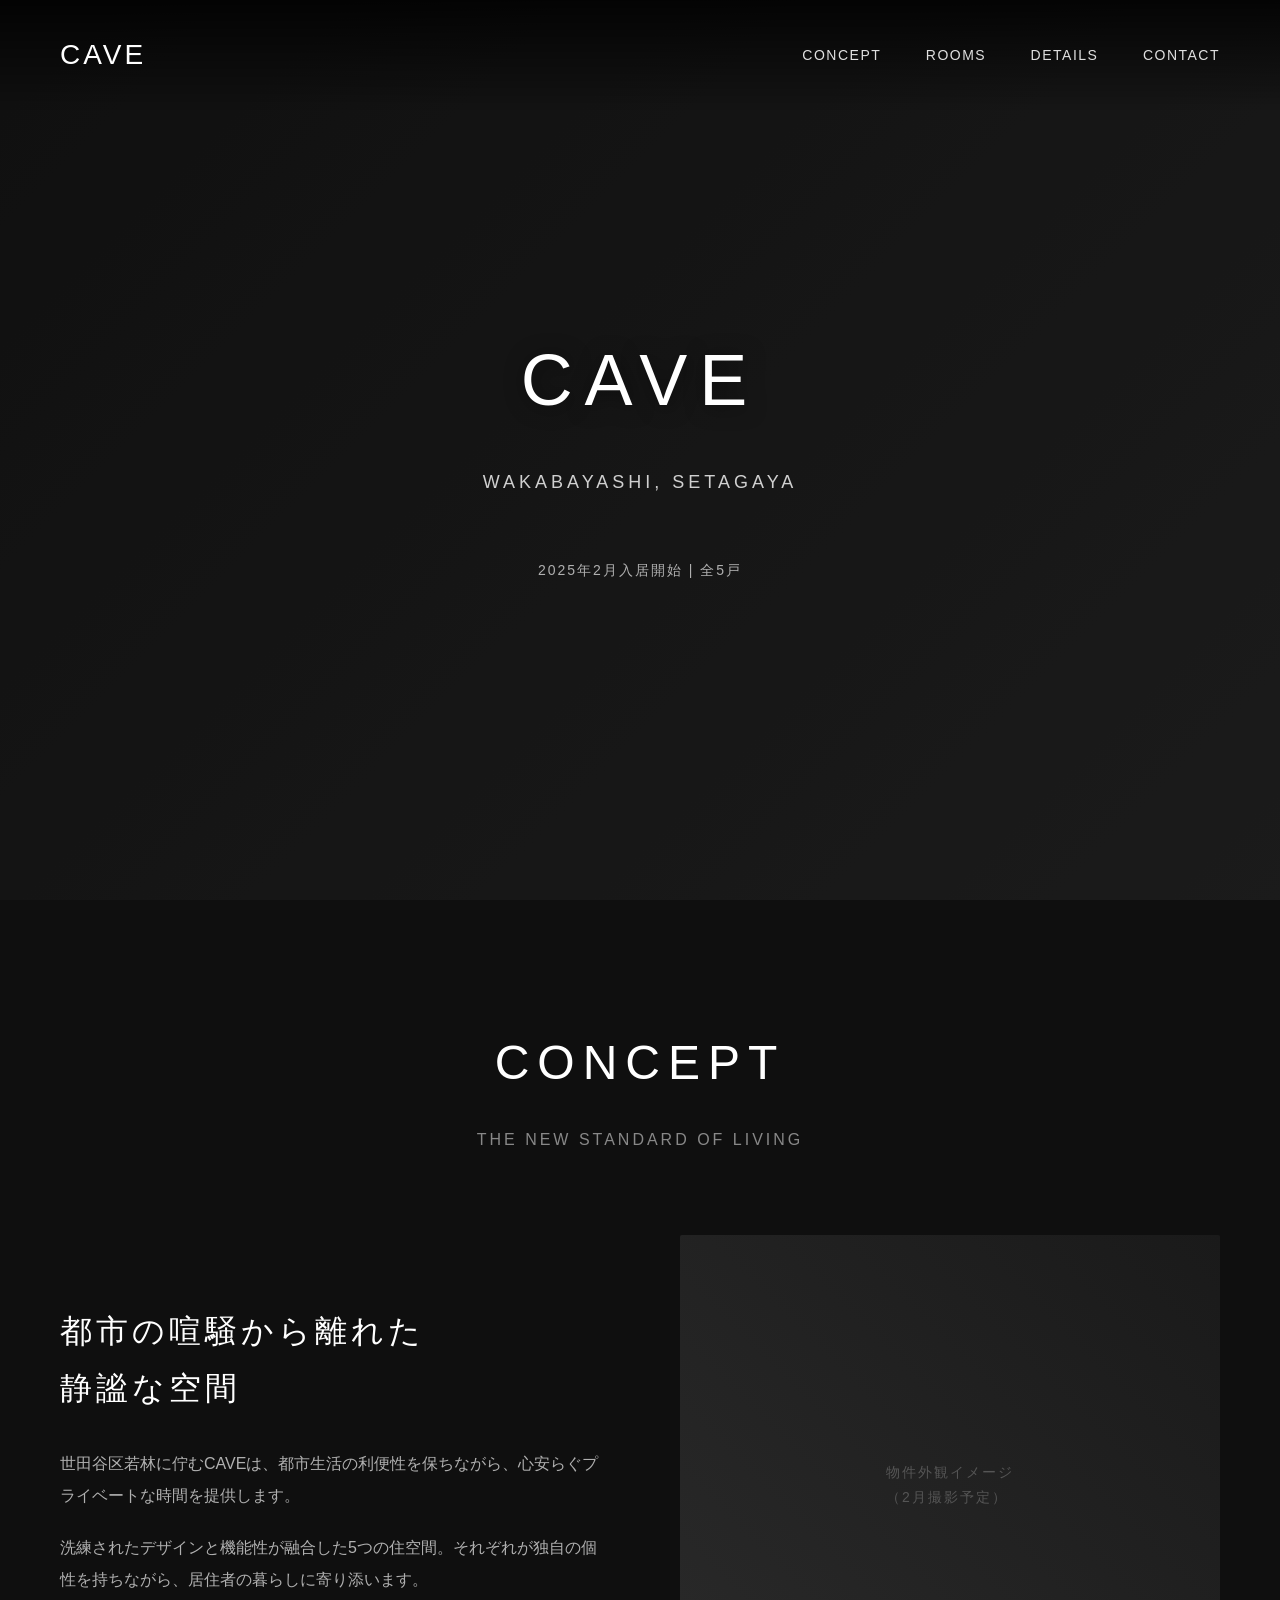
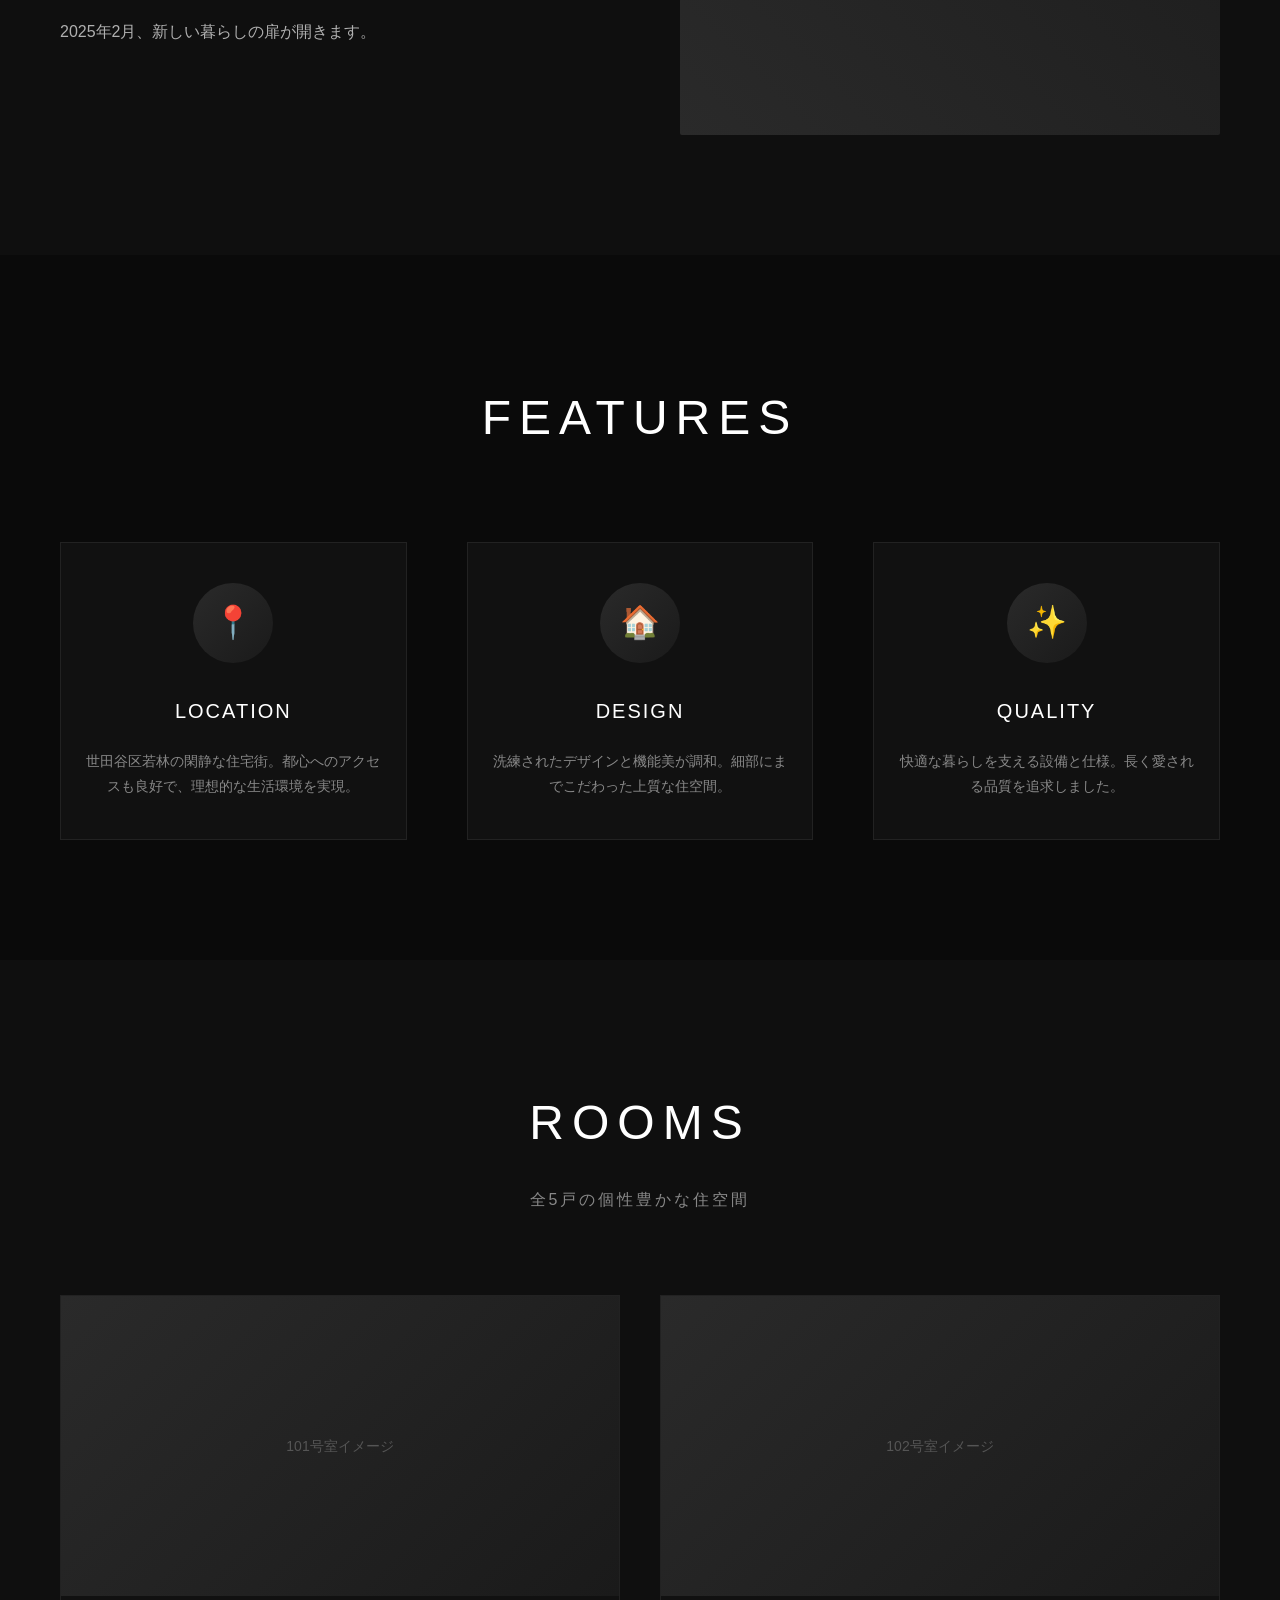
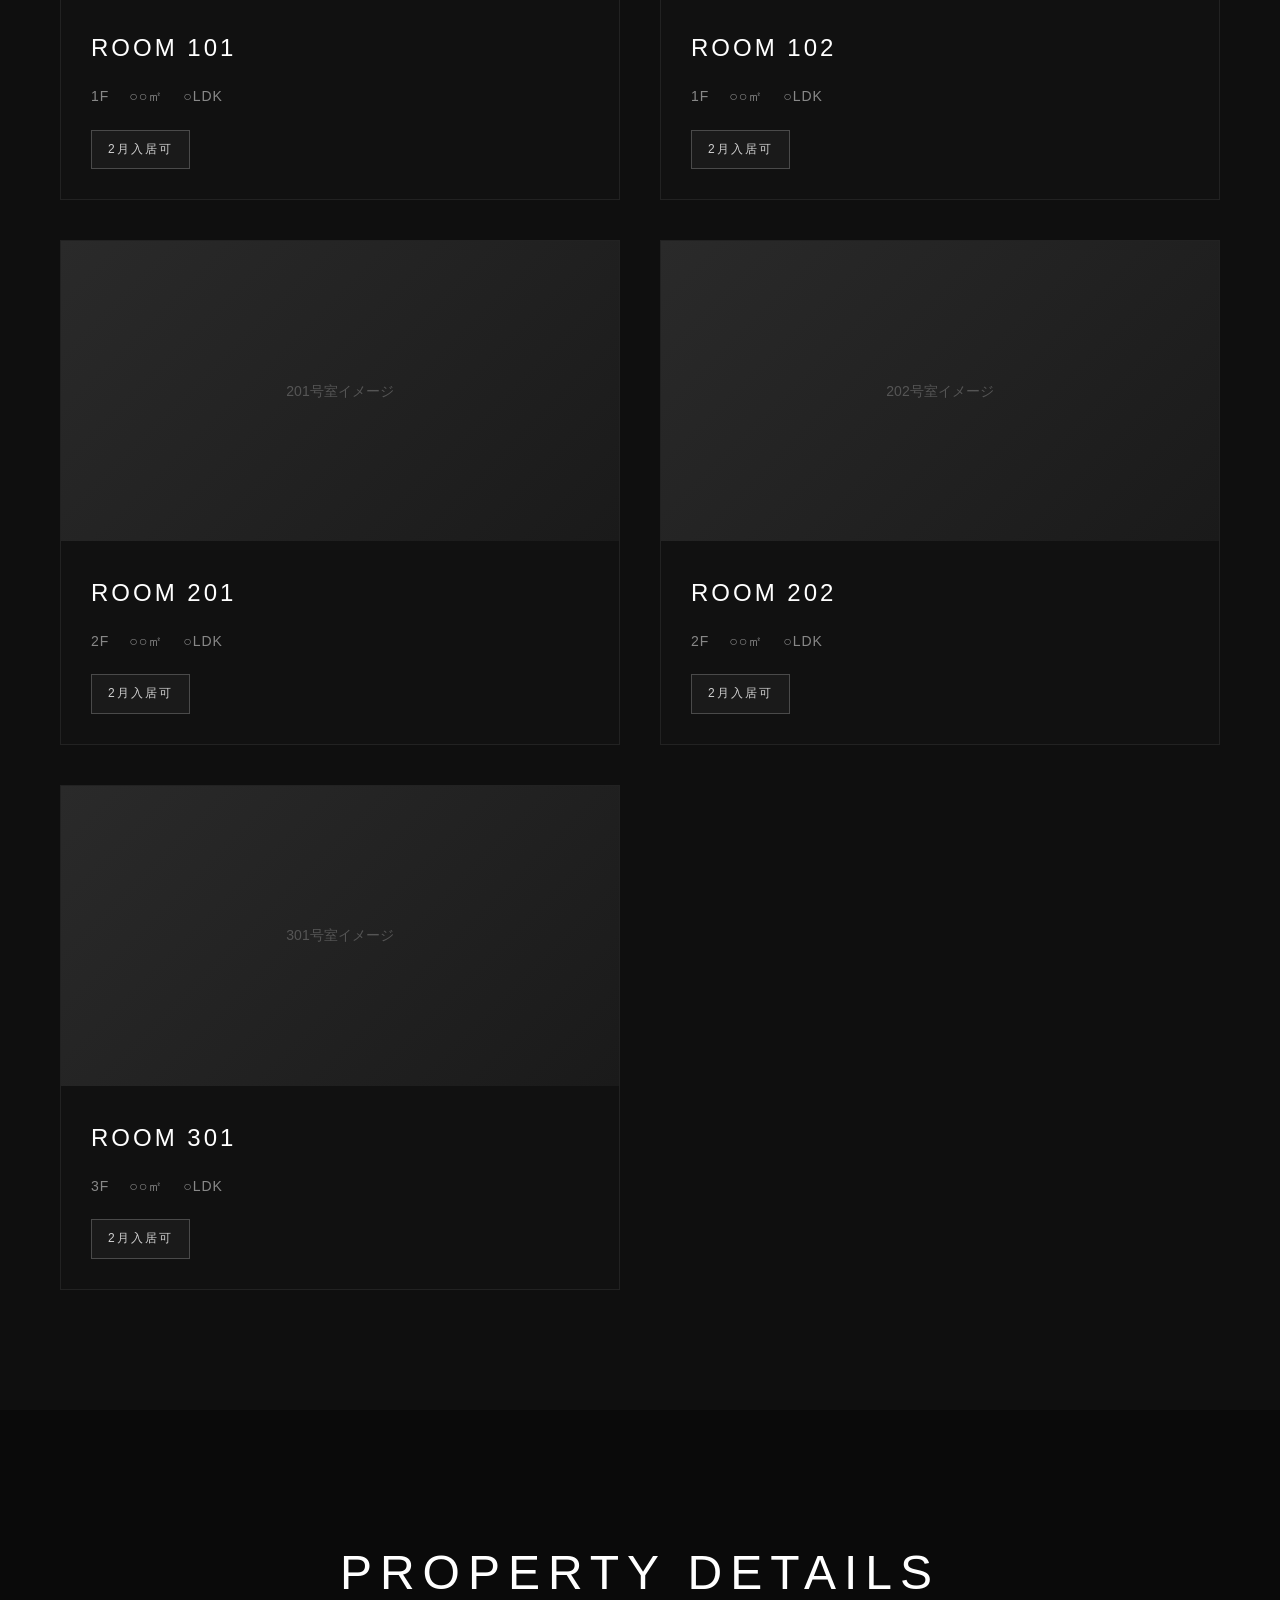
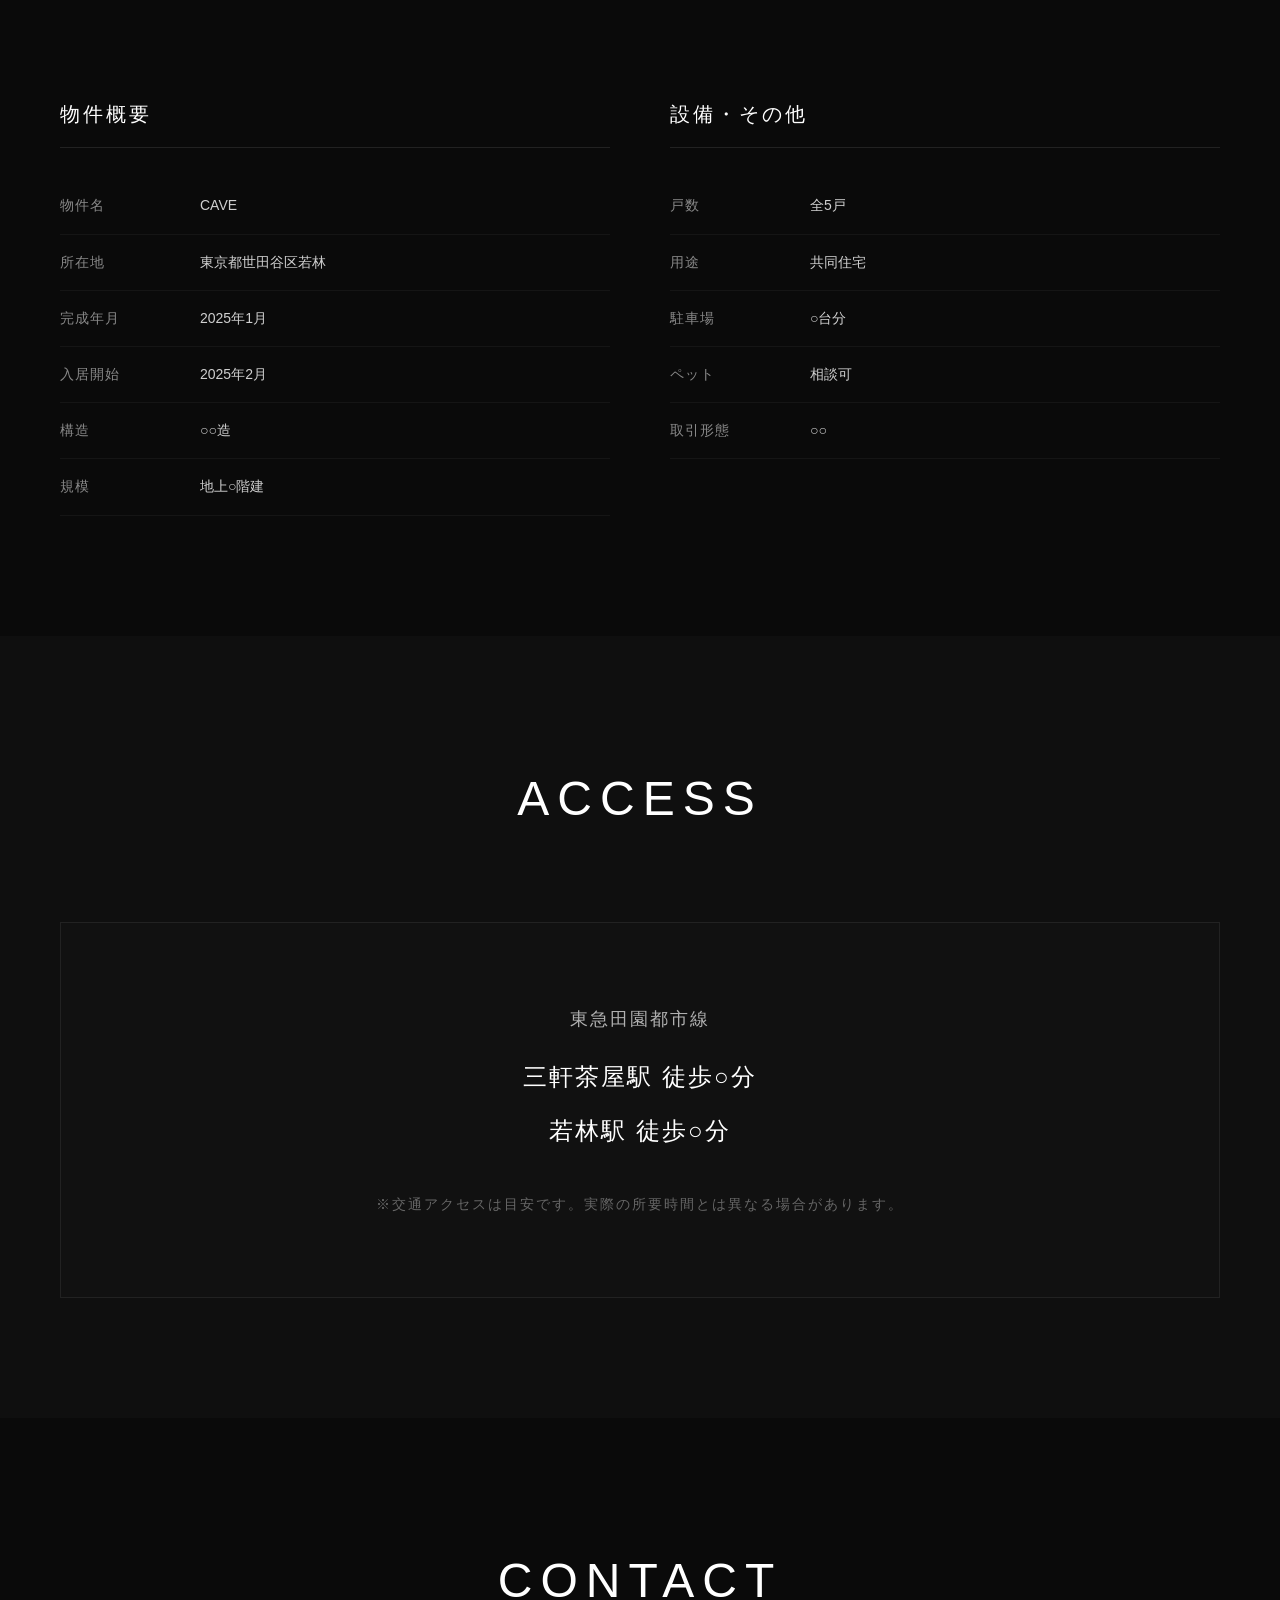
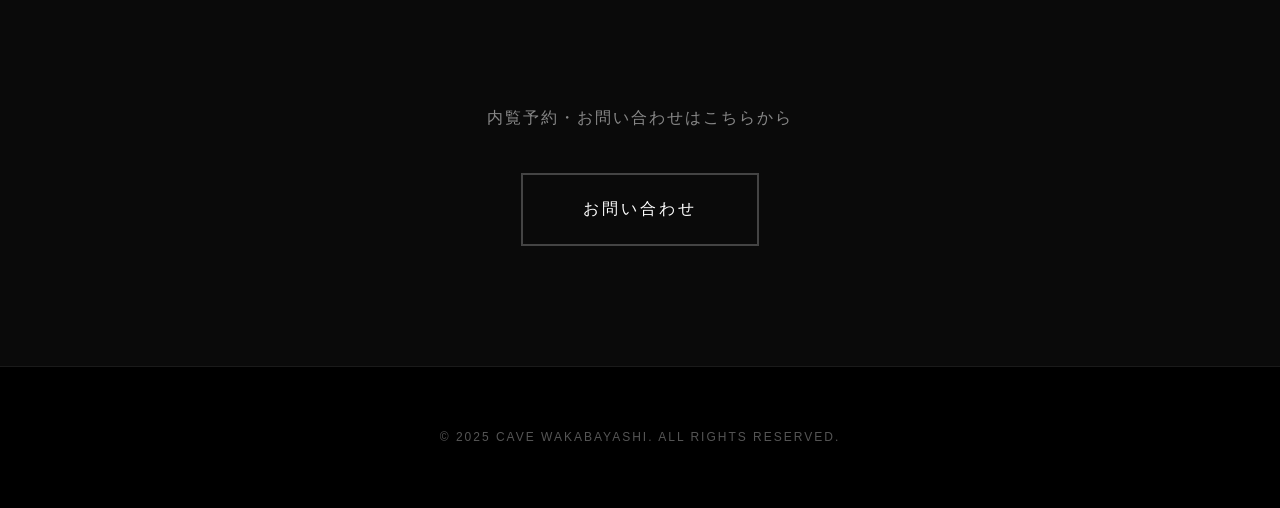
==== home.html @ b9089401 "Add files via upload" ====
<!DOCTYPE html>
<html lang="ja">
<head>
  <meta charset="UTF-8">
  <meta name="viewport" content="width=device-width, initial-scale=1.0">
  <title>CAVE 若林 | 世田谷区若林の新しい暮らし</title>
  <link rel="stylesheet" href="./style.css">
</head>
<body>
  <header id="header">
    <div class="logo">CAVE</div>
    <nav>
      <a href="#concept">CONCEPT</a>
      <a href="#rooms">ROOMS</a>
      <a href="#details">DETAILS</a>
      <a href="#contact">CONTACT</a>
    </nav>
  </header>

  <section class="hero">
    <div class="hero-bg"></div>
    <div class="hero-content">
      <h1>CAVE</h1>
      <p class="hero-subtitle">WAKABAYASHI, SETAGAYA</p>
      <p class="hero-info">2025年2月入居開始 | 全5戸</p>
    </div>
  </section>

  <section class="concept" id="concept">
    <h2 class="section-title">CONCEPT</h2>
    <p class="section-subtitle">THE NEW STANDARD OF LIVING</p>
    <div class="concept-content fade-in">
      <div class="concept-text">
        <h3>都市の喧騒から離れた<br>静謐な空間</h3>
        <p>世田谷区若林に佇むCAVEは、都市生活の利便性を保ちながら、心安らぐプライベートな時間を提供します。</p>
        <p>洗練されたデザインと機能性が融合した5つの住空間。それぞれが独自の個性を持ちながら、居住者の暮らしに寄り添います。</p>
        <p>2025年2月、新しい暮らしの扉が開きます。</p>
      </div>
      <div class="concept-image">
        物件外観イメージ<br>（2月撮影予定）
      </div>
    </div>
  </section>

  <section class="features" id="features">
    <h2 class="section-title">FEATURES</h2>
    <div class="features-grid">
      <div class="feature-item fade-in">
        <div class="feature-icon">📍</div>
        <h4>LOCATION</h4>
        <p>世田谷区若林の閑静な住宅街。都心へのアクセスも良好で、理想的な生活環境を実現。</p>
      </div>
      <div class="feature-item fade-in">
        <div class="feature-icon">🏠</div>
        <h4>DESIGN</h4>
        <p>洗練されたデザインと機能美が調和。細部にまでこだわった上質な住空間。</p>
      </div>
      <div class="feature-item fade-in">
        <div class="feature-icon">✨</div>
        <h4>QUALITY</h4>
        <p>快適な暮らしを支える設備と仕様。長く愛される品質を追求しました。</p>
      </div>
    </div>
  </section>

  <section class="rooms" id="rooms">
    <h2 class="section-title">ROOMS</h2>
    <p class="section-subtitle">全5戸の個性豊かな住空間</p>
    <div class="rooms-grid">
      <div class="room-card fade-in" onclick="alert('詳細ページは準備中です')">
        <div class="room-image">101号室イメージ</div>
        <div class="room-info">
          <div class="room-number">ROOM 101</div>
          <div class="room-details">
            <span>1F</span>
            <span>○○㎡</span>
            <span>○LDK</span>
          </div>
          <span class="room-status available">2月入居可</span>
        </div>
      </div>

      <div class="room-card fade-in" onclick="alert('詳細ページは準備中です')">
        <div class="room-image">102号室イメージ</div>
        <div class="room-info">
          <div class="room-number">ROOM 102</div>
          <div class="room-details">
            <span>1F</span>
            <span>○○㎡</span>
            <span>○LDK</span>
          </div>
          <span class="room-status available">2月入居可</span>
        </div>
      </div>

      <div class="room-card fade-in" onclick="alert('詳細ページは準備中です')">
        <div class="room-image">201号室イメージ</div>
        <div class="room-info">
          <div class="room-number">ROOM 201</div>
          <div class="room-details">
            <span>2F</span>
            <span>○○㎡</span>
            <span>○LDK</span>
          </div>
          <span class="room-status available">2月入居可</span>
        </div>
      </div>

      <div class="room-card fade-in" onclick="alert('詳細ページは準備中です')">
        <div class="room-image">202号室イメージ</div>
        <div class="room-info">
          <div class="room-number">ROOM 202</div>
          <div class="room-details">
            <span>2F</span>
            <span>○○㎡</span>
            <span>○LDK</span>
          </div>
          <span class="room-status available">2月入居可</span>
        </div>
      </div>

      <div class="room-card fade-in" onclick="alert('詳細ページは準備中です')">
        <div class="room-image">301号室イメージ</div>
        <div class="room-info">
          <div class="room-number">ROOM 301</div>
          <div class="room-details">
            <span>3F</span>
            <span>○○㎡</span>
            <span>○LDK</span>
          </div>
          <span class="room-status available">2月入居可</span>
        </div>
      </div>
    </div>
  </section>

  <section class="details" id="details">
    <h2 class="section-title">PROPERTY DETAILS</h2>
    <div class="details-grid">
      <div class="detail-group fade-in">
        <h4>物件概要</h4>
        <div class="detail-item">
          <div class="detail-label">物件名</div>
          <div class="detail-value">CAVE</div>
        </div>
        <div class="detail-item">
          <div class="detail-label">所在地</div>
          <div class="detail-value">東京都世田谷区若林</div>
        </div>
        <div class="detail-item">
          <div class="detail-label">完成年月</div>
          <div class="detail-value">2025年1月</div>
        </div>
        <div class="detail-item">
          <div class="detail-label">入居開始</div>
          <div class="detail-value">2025年2月</div>
        </div>
        <div class="detail-item">
          <div class="detail-label">構造</div>
          <div class="detail-value">○○造</div>
        </div>
        <div class="detail-item">
          <div class="detail-label">規模</div>
          <div class="detail-value">地上○階建</div>
        </div>
      </div>

      <div class="detail-group fade-in">
        <h4>設備・その他</h4>
        <div class="detail-item">
          <div class="detail-label">戸数</div>
          <div class="detail-value">全5戸</div>
        </div>
        <div class="detail-item">
          <div class="detail-label">用途</div>
          <div class="detail-value">共同住宅</div>
        </div>
        <div class="detail-item">
          <div class="detail-label">駐車場</div>
          <div class="detail-value">○台分</div>
        </div>
        <div class="detail-item">
          <div class="detail-label">ペット</div>
          <div class="detail-value">相談可</div>
        </div>
        <div class="detail-item">
          <div class="detail-label">取引形態</div>
          <div class="detail-value">○○</div>
        </div>
      </div>
    </div>
  </section>

  <section class="access">
    <h2 class="section-title">ACCESS</h2>
    <div class="access-content fade-in">
      <p>東急田園都市線</p>
      <p class="station">三軒茶屋駅 徒歩○分</p>
      <p class="station">若林駅 徒歩○分</p>
      <p style="margin-top: 40px; font-size: 14px; color: #666;">
        ※交通アクセスは目安です。実際の所要時間とは異なる場合があります。
      </p>
    </div>
  </section>

  <section class="contact" id="contact">
    <h2 class="section-title">CONTACT</h2>
    <p style="color: #888; letter-spacing: 2px;">内覧予約・お問い合わせはこちらから</p>
    <a href="#" class="contact-button">お問い合わせ</a>
  </section>

  <footer>
    <p>© 2025 CAVE WAKABAYASHI. ALL RIGHTS RESERVED.</p>
  </footer>

  <script src="./script.js"></script>
</body>
</html>
---- style.css ----
* {
  margin: 0;
  padding: 0;
  box-sizing: border-box;
}

body {
  font-family: 'Noto Sans JP', -apple-system, BlinkMacSystemFont, sans-serif;
  background: #0a0a0a;
  color: #e0e0e0;
  line-height: 1.8;
  overflow-x: hidden;
}

/* ヘッダー */
header {
  position: fixed;
  top: 0;
  left: 0;
  right: 0;
  z-index: 1000;
  padding: 30px 60px;
  display: flex;
  justify-content: space-between;
  align-items: center;
  background: linear-gradient(to bottom, rgba(0,0,0,0.8), transparent);
  transition: all 0.3s ease;
}

header.scrolled {
  padding: 20px 60px;
  background: rgba(10,10,10,0.95);
  backdrop-filter: blur(10px);
}

.logo {
  font-size: 28px;
  font-weight: 300;
  letter-spacing: 3px;
  color: #fff;
}

nav a {
  color: #e0e0e0;
  text-decoration: none;
  margin-left: 40px;
  font-size: 14px;
  letter-spacing: 1.5px;
  transition: color 0.3s ease;
}

nav a:hover {
  color: #fff;
}

/* ヒーローセクション */
.hero {
  height: 100vh;
  position: relative;
  display: flex;
  align-items: center;
  justify-content: center;
  overflow: hidden;
}

.hero-bg {
  position: absolute;
  top: 0;
  left: 0;
  width: 100%;
  height: 100%;
  background: linear-gradient(135deg, #1a1a1a 0%, #2d2d2d 100%);
  background-size: cover;
  background-position: center;
}

.hero-bg::after {
  content: '';
  position: absolute;
  top: 0;
  left: 0;
  right: 0;
  bottom: 0;
  background: rgba(0,0,0,0.4);
}

.hero-content {
  position: relative;
  z-index: 2;
  text-align: center;
  padding: 40px;
}

.hero h1 {
  font-size: 72px;
  font-weight: 200;
  letter-spacing: 12px;
  margin-bottom: 20px;
  color: #fff;
  text-shadow: 2px 2px 20px rgba(0,0,0,0.5);
}

.hero-subtitle {
  font-size: 18px;
  letter-spacing: 4px;
  color: #d0d0d0;
  font-weight: 300;
}

.hero-info {
  margin-top: 60px;
  font-size: 14px;
  letter-spacing: 2px;
  color: #b0b0b0;
}

/* セクション共通 */
section {
  padding: 120px 60px;
  max-width: 1400px;
  margin: 0 auto;
}

.section-title {
  font-size: 48px;
  font-weight: 300;
  letter-spacing: 8px;
  margin-bottom: 80px;
  text-align: center;
  color: #fff;
}

.section-subtitle {
  font-size: 16px;
  letter-spacing: 3px;
  color: #888;
  text-align: center;
  margin-top: -60px;
  margin-bottom: 80px;
}

/* コンセプトセクション */
.concept {
  background: #0f0f0f;
}

.concept-content {
  display: grid;
  grid-template-columns: 1fr 1fr;
  gap: 80px;
  align-items: center;
}

.concept-text h3 {
  font-size: 32px;
  font-weight: 300;
  letter-spacing: 4px;
  margin-bottom: 30px;
  color: #fff;
}

.concept-text p {
  font-size: 16px;
  line-height: 2;
  color: #b0b0b0;
  margin-bottom: 20px;
}

.concept-image {
  width: 100%;
  height: 500px;
  background: linear-gradient(45deg, #2a2a2a, #1a1a1a);
  border-radius: 2px;
  display: flex;
  align-items: center;
  justify-content: center;
  color: #555;
  font-size: 14px;
  letter-spacing: 2px;
}

/* 特徴セクション */
.features {
  background: #0a0a0a;
}

.features-grid {
  display: grid;
  grid-template-columns: repeat(3, 1fr);
  gap: 60px;
  margin-top: 80px;
}

.feature-item {
  text-align: center;
  padding: 40px 20px;
  background: #111;
  border: 1px solid #222;
  transition: all 0.4s ease;
}

.feature-item:hover {
  background: #151515;
  border-color: #333;
  transform: translateY(-5px);
}

.feature-icon {
  width: 80px;
  height: 80px;
  margin: 0 auto 30px;
  background: linear-gradient(135deg, #2a2a2a, #1a1a1a);
  border-radius: 50%;
  display: flex;
  align-items: center;
  justify-content: center;
  font-size: 32px;
}

.feature-item h4 {
  font-size: 20px;
  font-weight: 400;
  letter-spacing: 2px;
  margin-bottom: 20px;
  color: #fff;
}

.feature-item p {
  font-size: 14px;
  color: #888;
  line-height: 1.8;
}

/* 部屋一覧 */
.rooms {
  background: #0f0f0f;
}

.rooms-grid {
  display: grid;
  grid-template-columns: repeat(auto-fit, minmax(400px, 1fr));
  gap: 40px;
}

.room-card {
  background: #111;
  border: 1px solid #222;
  overflow: hidden;
  transition: all 0.4s ease;
  cursor: pointer;
}

.room-card:hover {
  border-color: #444;
  transform: scale(1.02);
}

.room-image {
  width: 100%;
  height: 300px;
  background: linear-gradient(135deg, #2a2a2a, #1a1a1a);
  display: flex;
  align-items: center;
  justify-content: center;
  color: #555;
  font-size: 14px;
  position: relative;
  overflow: hidden;
}

.room-image::before {
  content: '';
  position: absolute;
  top: 0;
  left: -100%;
  width: 100%;
  height: 100%;
  background: linear-gradient(90deg, transparent, rgba(255,255,255,0.1), transparent);
  transition: left 0.6s ease;
}

.room-card:hover .room-image::before {
  left: 100%;
}

.room-info {
  padding: 30px;
}

.room-number {
  font-size: 24px;
  font-weight: 300;
  letter-spacing: 3px;
  margin-bottom: 15px;
  color: #fff;
}

.room-details {
  display: flex;
  gap: 20px;
  margin-bottom: 20px;
  color: #888;
  font-size: 14px;
  letter-spacing: 1px;
}

.room-status {
  display: inline-block;
  padding: 8px 16px;
  background: #1a1a1a;
  border: 1px solid #333;
  font-size: 12px;
  letter-spacing: 2px;
  color: #aaa;
}

.room-status.available {
  border-color: #4a4a4a;
  color: #d0d0d0;
}

/* 物件詳細 */
.details {
  background: #0a0a0a;
}

.details-grid {
  display: grid;
  grid-template-columns: 1fr 1fr;
  gap: 60px;
  margin-top: 60px;
}

.detail-group h4 {
  font-size: 20px;
  font-weight: 400;
  letter-spacing: 3px;
  margin-bottom: 30px;
  color: #fff;
  border-bottom: 1px solid #222;
  padding-bottom: 15px;
}

.detail-item {
  display: flex;
  padding: 15px 0;
  border-bottom: 1px solid #151515;
}

.detail-label {
  flex: 0 0 140px;
  color: #888;
  font-size: 14px;
  letter-spacing: 1px;
}

.detail-value {
  flex: 1;
  color: #d0d0d0;
  font-size: 14px;
}

/* アクセス */
.access {
  background: #0f0f0f;
}

.access-content {
  background: #111;
  border: 1px solid #222;
  padding: 60px;
  text-align: center;
}

.access-content p {
  font-size: 18px;
  letter-spacing: 2px;
  color: #b0b0b0;
  margin: 20px 0;
}

.access-content .station {
  font-size: 24px;
  color: #fff;
  margin: 10px 0;
}

/* お問い合わせ */
.contact {
  background: #0a0a0a;
  text-align: center;
}

.contact-button {
  display: inline-block;
  padding: 20px 60px;
  background: transparent;
  border: 2px solid #444;
  color: #fff;
  text-decoration: none;
  font-size: 16px;
  letter-spacing: 3px;
  transition: all 0.3s ease;
  margin-top: 40px;
}

.contact-button:hover {
  background: #fff;
  color: #0a0a0a;
  border-color: #fff;
}

/* フッター */
footer {
  background: #000;
  padding: 60px;
  text-align: center;
  border-top: 1px solid #1a1a1a;
}

footer p {
  color: #555;
  font-size: 12px;
  letter-spacing: 2px;
}

/* レスポンシブ */
@media (max-width: 768px) {
  header {
    padding: 20px 30px;
  }

  .hero h1 {
    font-size: 36px;
    letter-spacing: 6px;
  }

  .hero-subtitle {
    font-size: 14px;
  }

  section {
    padding: 80px 30px;
  }

  .section-title {
    font-size: 32px;
    letter-spacing: 4px;
  }

  .concept-content {
    grid-template-columns: 1fr;
    gap: 40px;
  }

  .features-grid {
    grid-template-columns: 1fr;
    gap: 30px;
  }

  .rooms-grid {
    grid-template-columns: 1fr;
  }

  .details-grid {
    grid-template-columns: 1fr;
    gap: 40px;
  }

  nav {
    display: none;
  }
}

/* スクロールアニメーション */
.fade-in {
  opacity: 0;
  transform: translateY(30px);
  transition: opacity 0.8s ease, transform 0.8s ease;
}

.fade-in.visible {
  opacity: 1;
  transform: translateY(0);
}
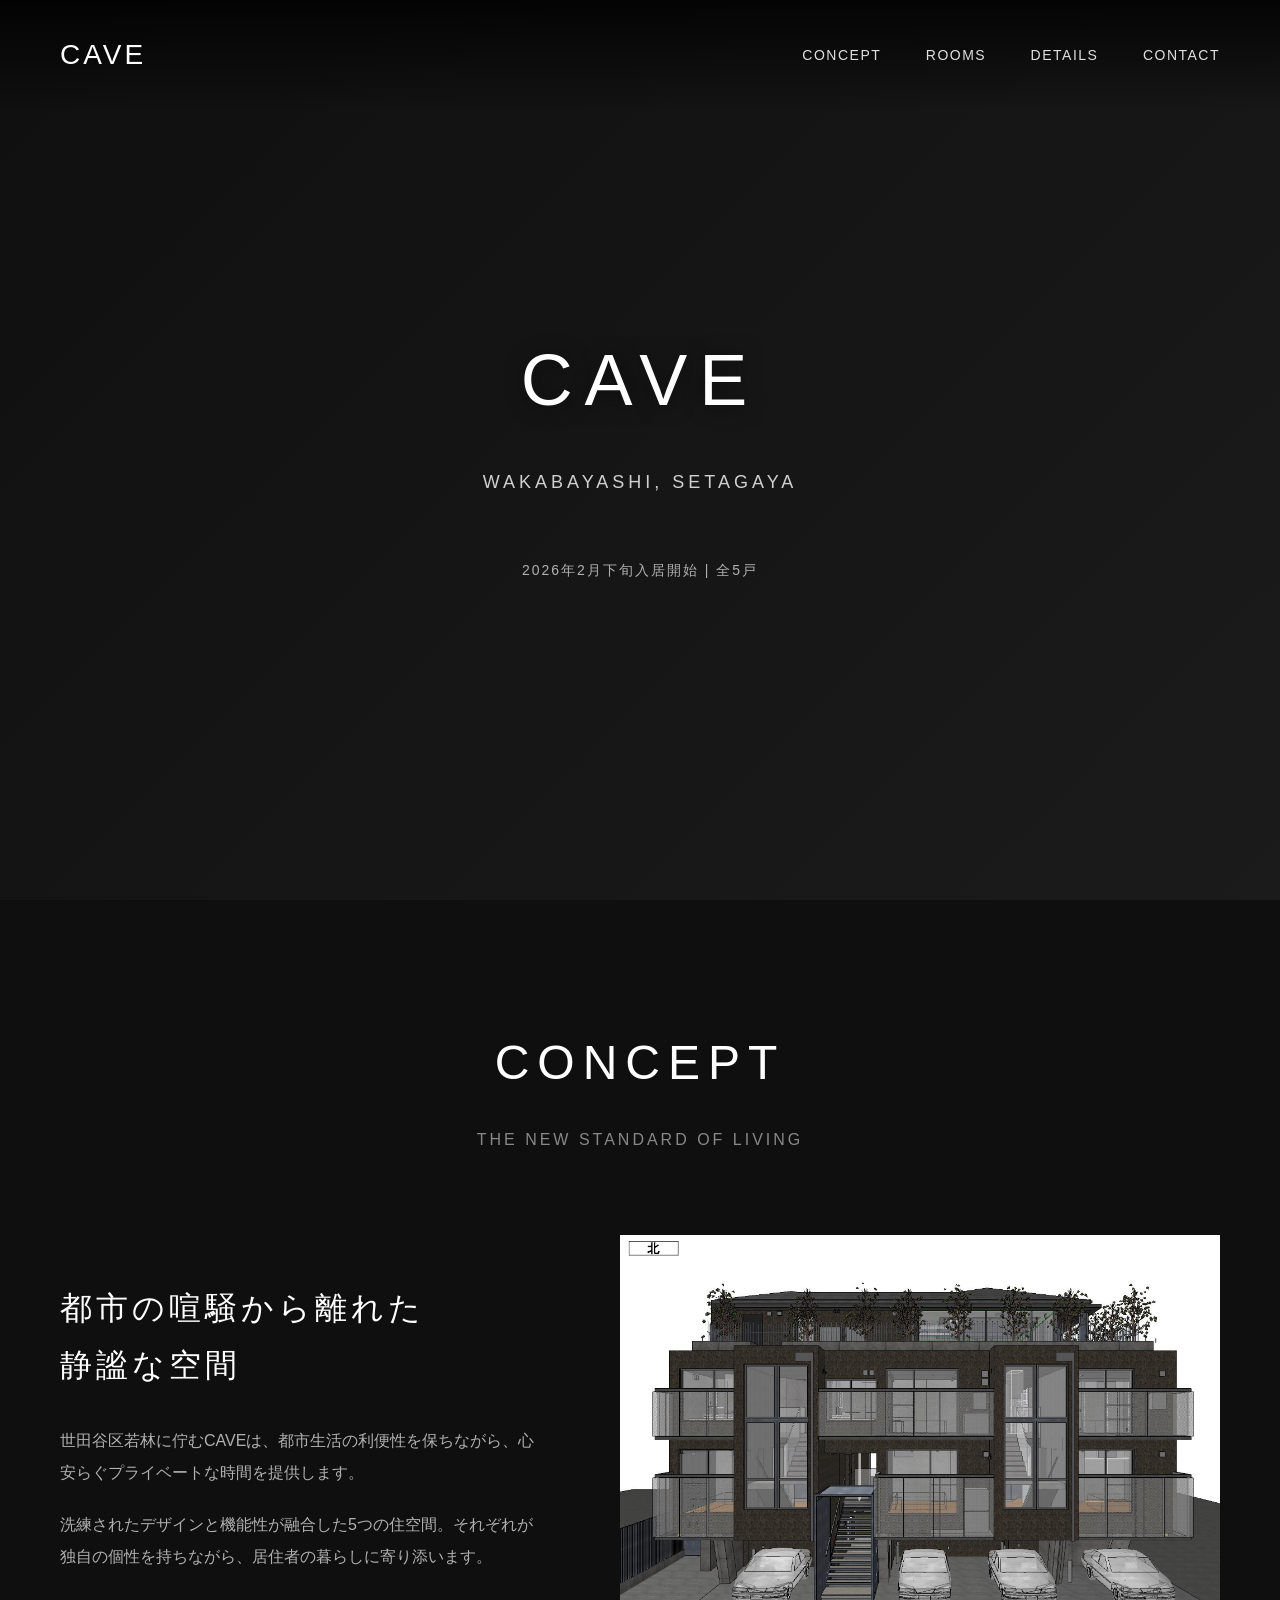
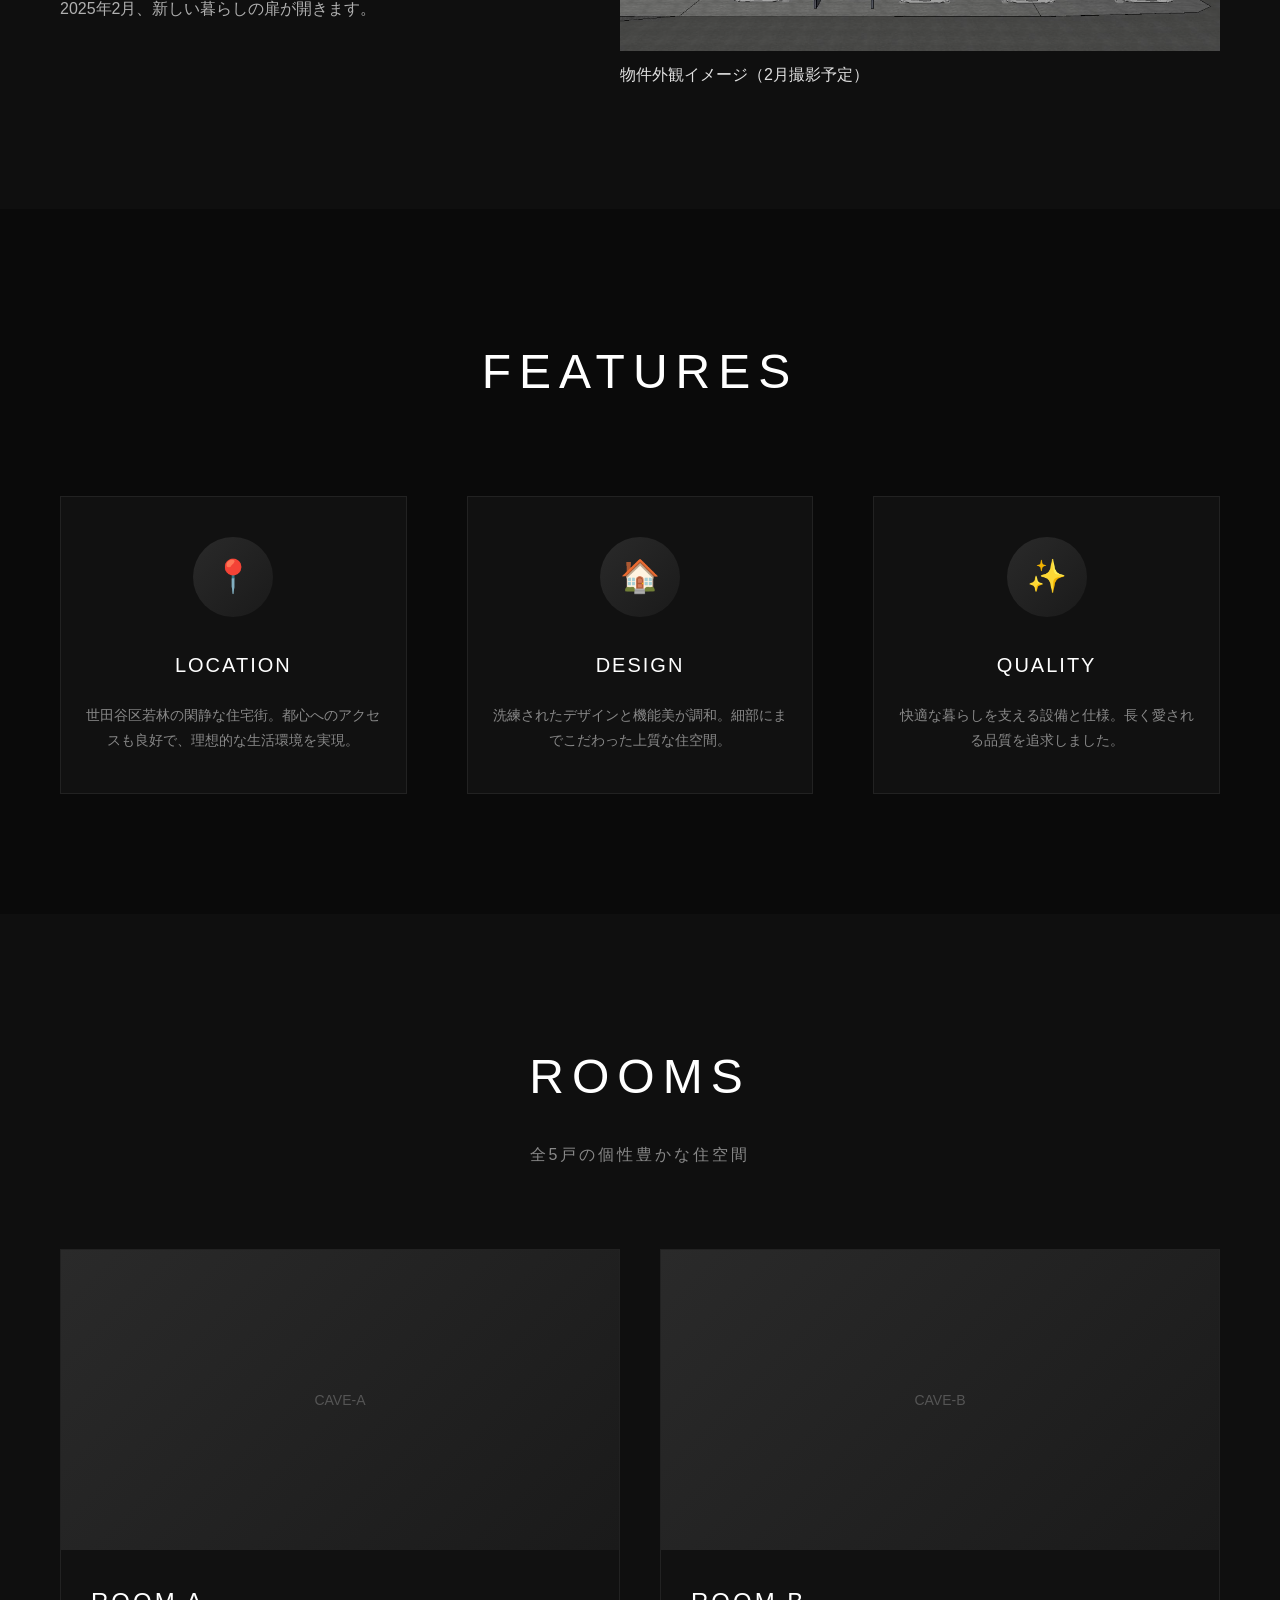
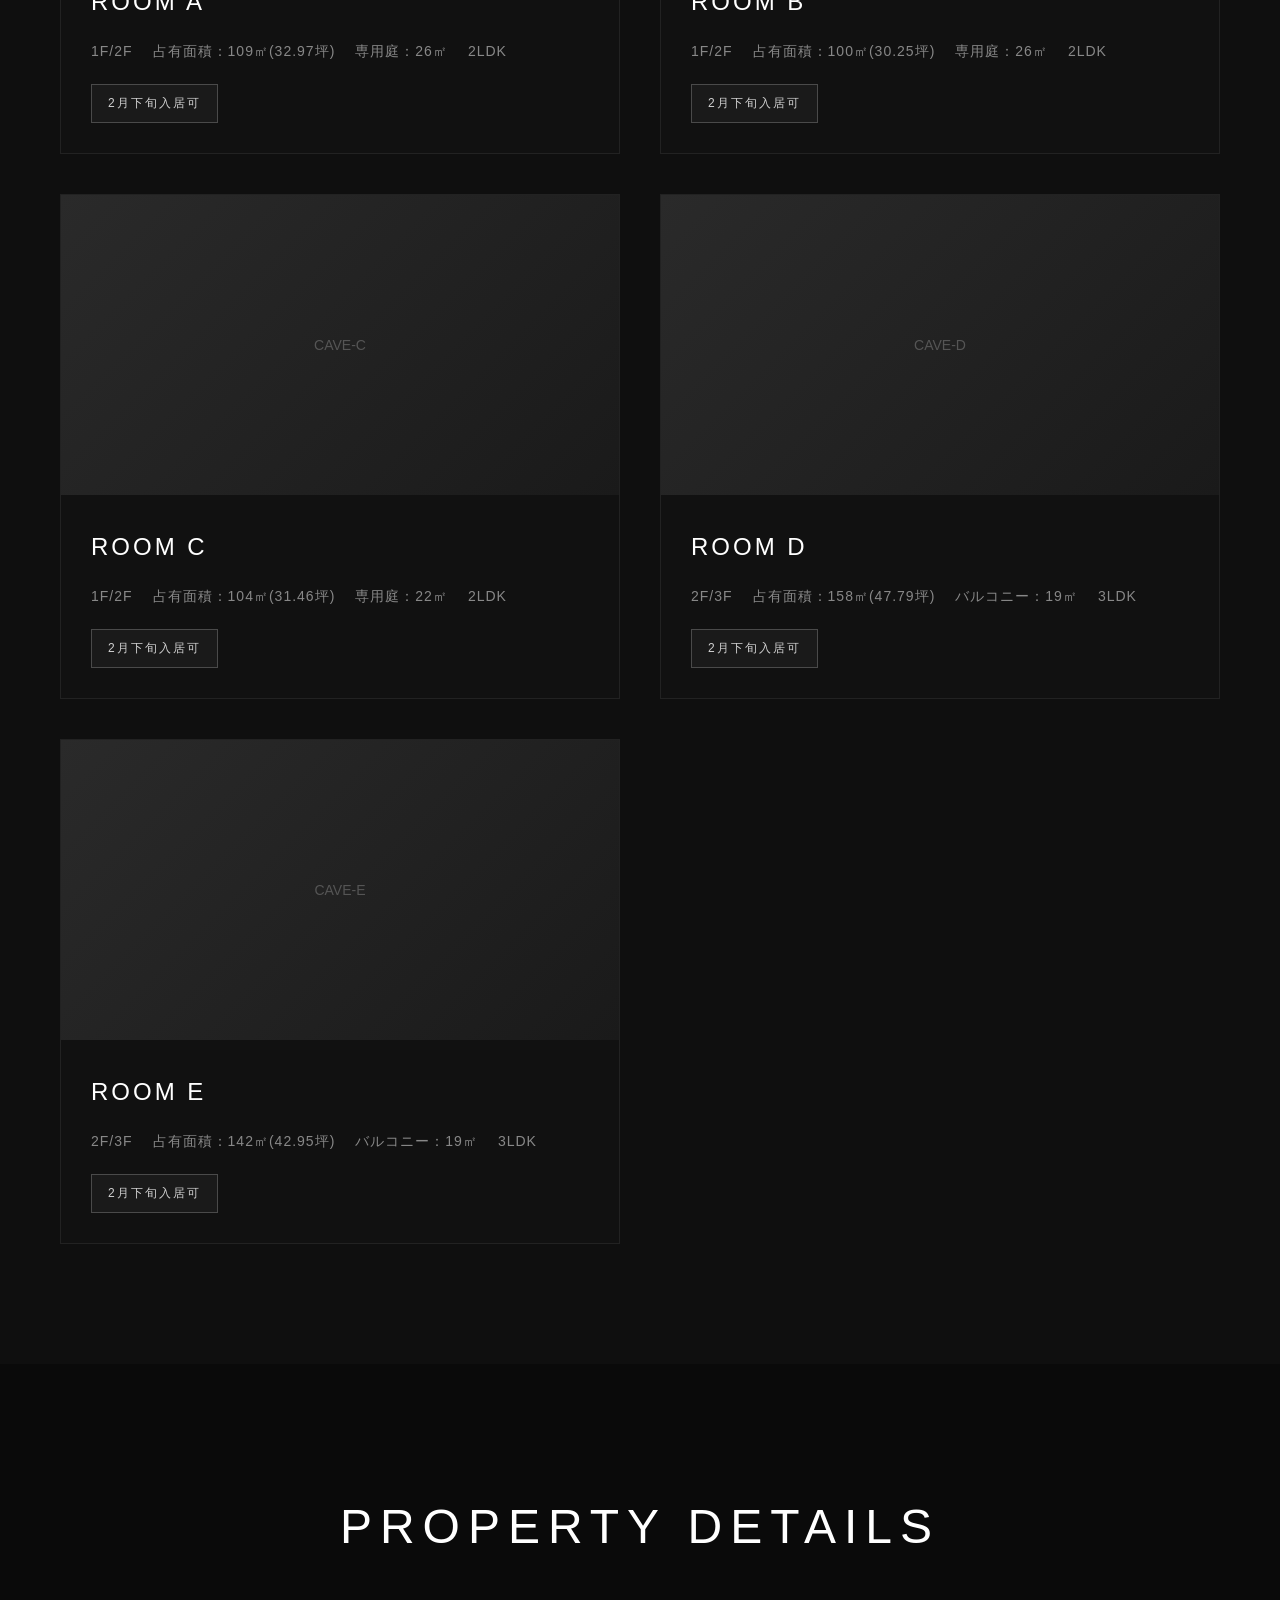
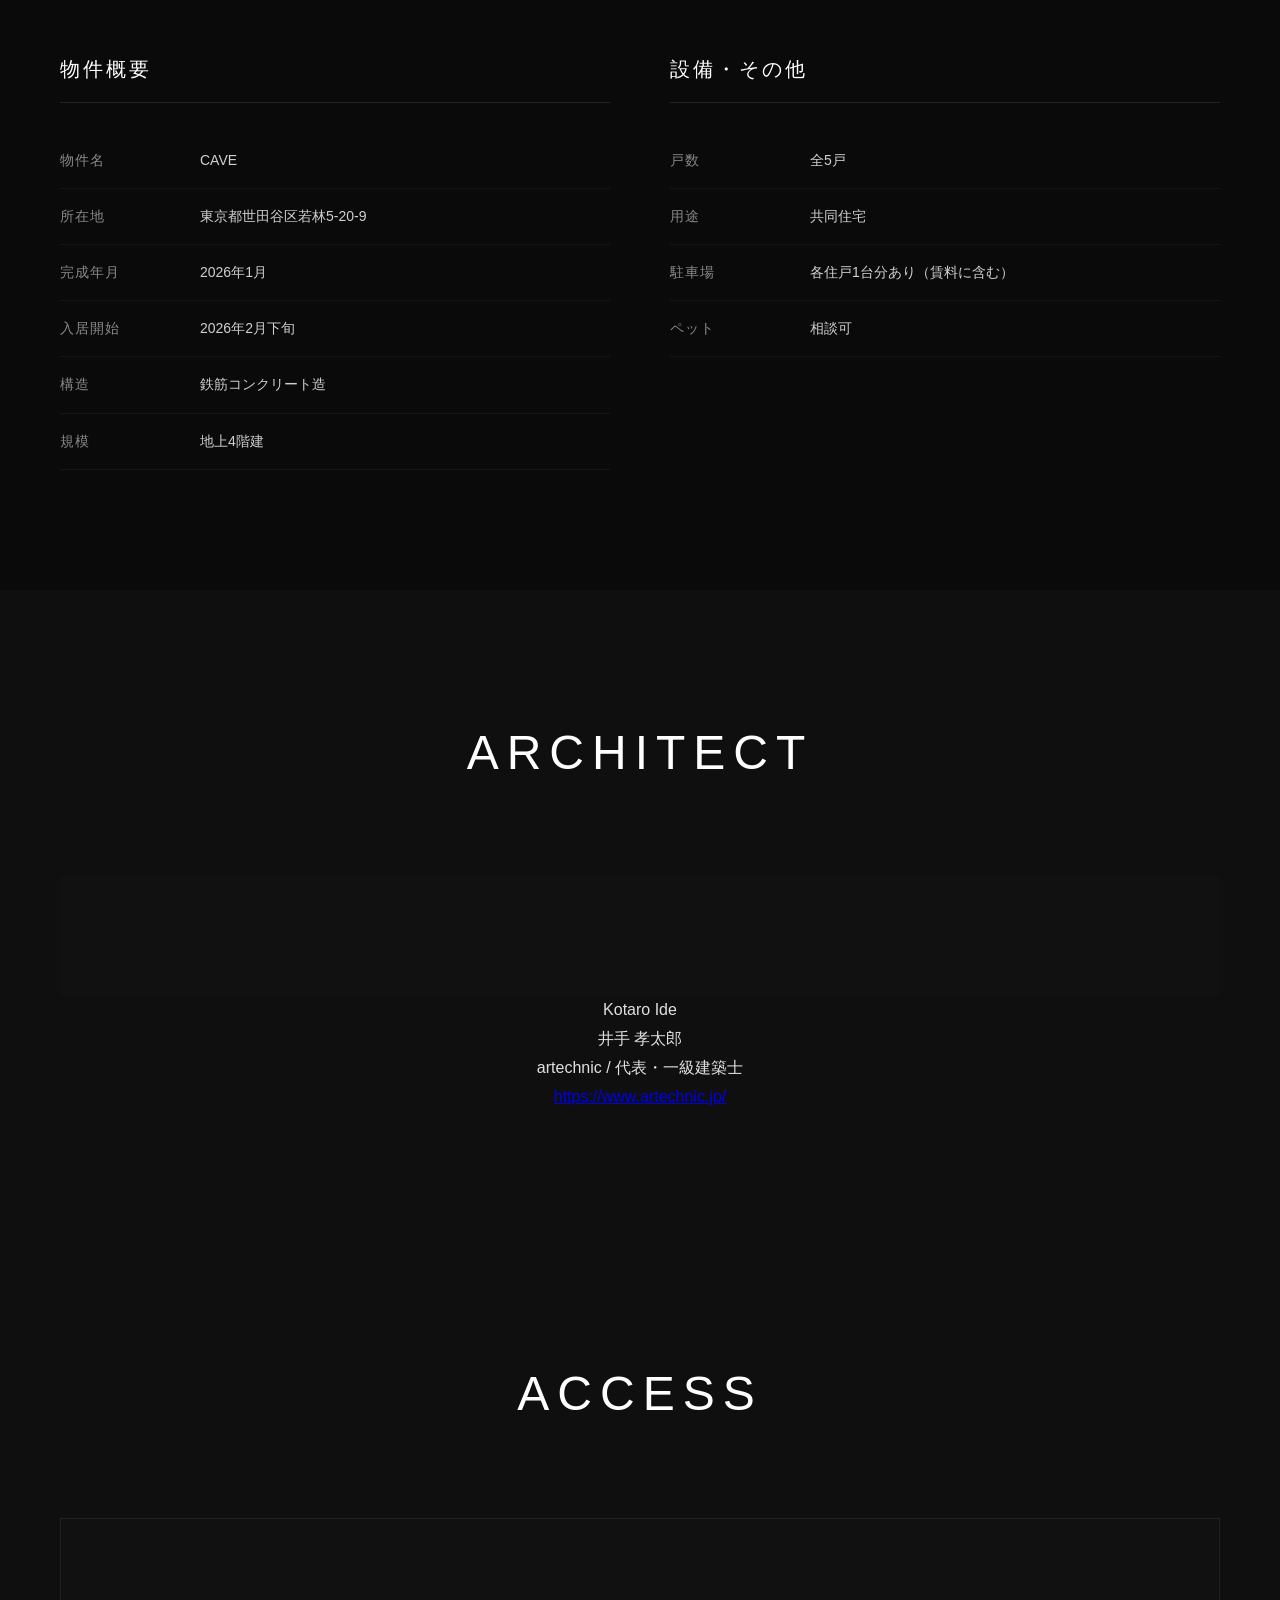
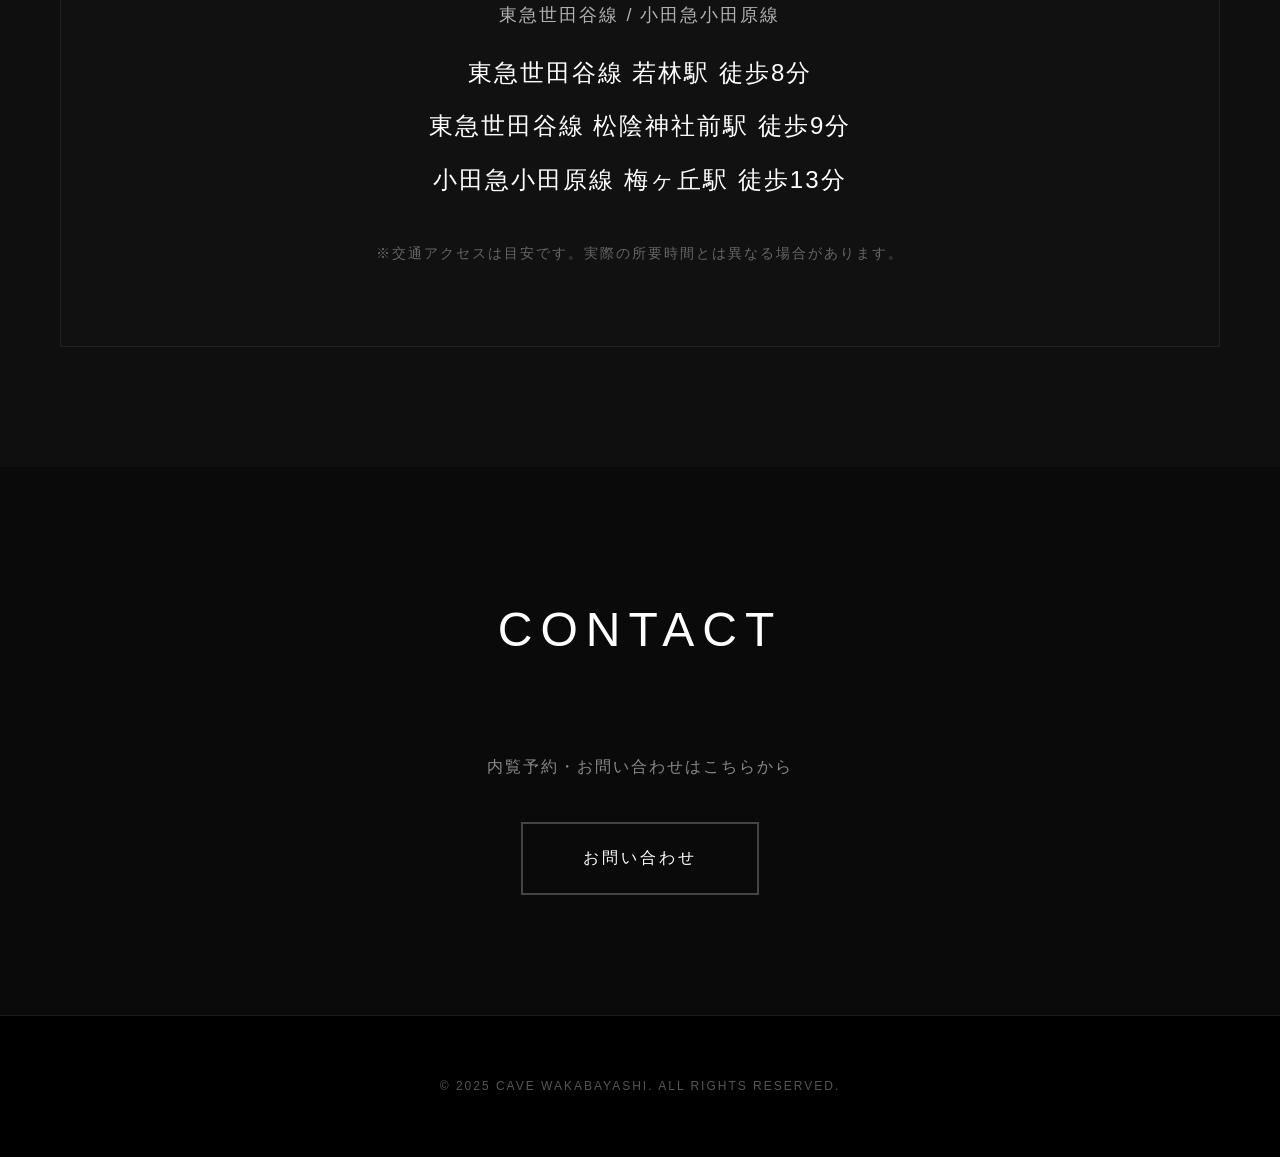
==== commit 29d11f0d: "Add files via upload" ====
--- a/home.html
+++ b/home.html
@@ -22,7 +22,7 @@
     <div class="hero-content">
       <h1>CAVE</h1>
       <p class="hero-subtitle">WAKABAYASHI, SETAGAYA</p>
-      <p class="hero-info">2025年2月入居開始 | 全5戸</p>
+      <p class="hero-info">2026年2月下旬入居開始 | 全5戸</p>
     </div>
   </section>
 
@@ -37,7 +37,8 @@
         <p>2025年2月、新しい暮らしの扉が開きます。</p>
       </div>
       <div class="concept-image">
-        物件外観イメージ<br>（2月撮影予定）
+        <img src="images/cave-outside.jpg" alt="物件外観イメージ">
+        <div>物件外観イメージ（2月撮影予定）</div>
       </div>
     </div>
   </section>
@@ -68,67 +69,72 @@
     <p class="section-subtitle">全5戸の個性豊かな住空間</p>
     <div class="rooms-grid">
       <div class="room-card fade-in" onclick="alert('詳細ページは準備中です')">
-        <div class="room-image">101号室イメージ</div>
-        <div class="room-info">
-          <div class="room-number">ROOM 101</div>
-          <div class="room-details">
-            <span>1F</span>
-            <span>○○㎡</span>
-            <span>○LDK</span>
-          </div>
-          <span class="room-status available">2月入居可</span>
-        </div>
-      </div>
-
-      <div class="room-card fade-in" onclick="alert('詳細ページは準備中です')">
-        <div class="room-image">102号室イメージ</div>
-        <div class="room-info">
-          <div class="room-number">ROOM 102</div>
-          <div class="room-details">
-            <span>1F</span>
-            <span>○○㎡</span>
-            <span>○LDK</span>
-          </div>
-          <span class="room-status available">2月入居可</span>
-        </div>
-      </div>
-
-      <div class="room-card fade-in" onclick="alert('詳細ページは準備中です')">
-        <div class="room-image">201号室イメージ</div>
-        <div class="room-info">
-          <div class="room-number">ROOM 201</div>
-          <div class="room-details">
-            <span>2F</span>
-            <span>○○㎡</span>
-            <span>○LDK</span>
-          </div>
-          <span class="room-status available">2月入居可</span>
-        </div>
-      </div>
-
-      <div class="room-card fade-in" onclick="alert('詳細ページは準備中です')">
-        <div class="room-image">202号室イメージ</div>
-        <div class="room-info">
-          <div class="room-number">ROOM 202</div>
-          <div class="room-details">
-            <span>2F</span>
-            <span>○○㎡</span>
-            <span>○LDK</span>
-          </div>
-          <span class="room-status available">2月入居可</span>
-        </div>
-      </div>
-
-      <div class="room-card fade-in" onclick="alert('詳細ページは準備中です')">
-        <div class="room-image">301号室イメージ</div>
-        <div class="room-info">
-          <div class="room-number">ROOM 301</div>
-          <div class="room-details">
-            <span>3F</span>
-            <span>○○㎡</span>
-            <span>○LDK</span>
-          </div>
-          <span class="room-status available">2月入居可</span>
+        <div class="room-image">CAVE-A</div>
+        <div class="room-info">
+          <div class="room-number">ROOM A</div>
+          <div class="room-details">
+            <span>1F/2F</span>
+            <span>占有面積：109㎡(32.97坪)</span>
+            <span>専用庭：26㎡</span>
+            <span>2LDK</span>
+          </div>
+          <span class="room-status available">2月下旬入居可</span>
+        </div>
+      </div>
+
+      <div class="room-card fade-in" onclick="alert('詳細ページは準備中です')">
+        <div class="room-image">CAVE-B</div>
+        <div class="room-info">
+          <div class="room-number">ROOM B</div>
+          <div class="room-details">
+            <span>1F/2F</span>
+            <span>占有面積：100㎡(30.25坪)</span>
+            <span>専用庭：26㎡</span>
+            <span>2LDK</span>
+          </div>
+          <span class="room-status available">2月下旬入居可</span>
+        </div>
+      </div>
+
+      <div class="room-card fade-in" onclick="alert('詳細ページは準備中です')">
+        <div class="room-image">CAVE-C</div>
+        <div class="room-info">
+          <div class="room-number">ROOM C</div>
+          <div class="room-details">
+            <span>1F/2F</span>
+            <span>占有面積：104㎡(31.46坪)</span>
+            <span>専用庭：22㎡</span>
+            <span>2LDK</span>
+          </div>
+          <span class="room-status available">2月下旬入居可</span>
+        </div>
+      </div>
+
+      <div class="room-card fade-in" onclick="alert('詳細ページは準備中です')">
+        <div class="room-image">CAVE-D</div>
+        <div class="room-info">
+          <div class="room-number">ROOM D</div>
+          <div class="room-details">
+            <span>2F/3F</span>
+            <span>占有面積：158㎡(47.79坪)</span>
+            <span>バルコニー：19㎡</span>
+            <span>3LDK</span>
+          </div>
+          <span class="room-status available">2月下旬入居可</span>
+        </div>
+      </div>
+
+      <div class="room-card fade-in" onclick="alert('詳細ページは準備中です')">
+        <div class="room-image">CAVE-E</div>
+        <div class="room-info">
+          <div class="room-number">ROOM E</div>
+          <div class="room-details">
+            <span>2F/3F</span>
+            <span>占有面積：142㎡(42.95坪)</span>
+            <span>バルコニー：19㎡</span>
+            <span>3LDK</span>
+          </div>
+          <span class="room-status available">2月下旬入居可</span>
         </div>
       </div>
     </div>
@@ -145,23 +151,23 @@
         </div>
         <div class="detail-item">
           <div class="detail-label">所在地</div>
-          <div class="detail-value">東京都世田谷区若林</div>
+          <div class="detail-value">東京都世田谷区若林5-20-9</div>
         </div>
         <div class="detail-item">
           <div class="detail-label">完成年月</div>
-          <div class="detail-value">2025年1月</div>
+          <div class="detail-value">2026年1月</div>
         </div>
         <div class="detail-item">
           <div class="detail-label">入居開始</div>
-          <div class="detail-value">2025年2月</div>
+          <div class="detail-value">2026年2月下旬</div>
         </div>
         <div class="detail-item">
           <div class="detail-label">構造</div>
-          <div class="detail-value">○○造</div>
+          <div class="detail-value">鉄筋コンクリート造</div>
         </div>
         <div class="detail-item">
           <div class="detail-label">規模</div>
-          <div class="detail-value">地上○階建</div>
+          <div class="detail-value">地上4階建</div>
         </div>
       </div>
 
@@ -177,26 +183,34 @@
         </div>
         <div class="detail-item">
           <div class="detail-label">駐車場</div>
-          <div class="detail-value">○台分</div>
+          <div class="detail-value">各住戸1台分あり（賃料に含む）</div>
         </div>
         <div class="detail-item">
           <div class="detail-label">ペット</div>
           <div class="detail-value">相談可</div>
         </div>
-        <div class="detail-item">
-          <div class="detail-label">取引形態</div>
-          <div class="detail-value">○○</div>
-        </div>
-      </div>
-    </div>
-  </section>
+      </div>
+    </div>
+  </section>
+
+  <section class="architect">
+      <h2 class="section-title">ARCHITECT</h2>
+      <div class="architect-content fade-in"></div>
+        <p>Kotaro Ide</p>
+        <p>井手 孝太郎</p>
+        <p>artechnic / 代表・一級建築士</p>
+    </div>
+      <a class="architect-link" href="https://www.artechnic.jp/" target="_blank" rel="noopener">https://www.artechnic.jp/</a>
+  </section>
+
 
   <section class="access">
     <h2 class="section-title">ACCESS</h2>
     <div class="access-content fade-in">
-      <p>東急田園都市線</p>
-      <p class="station">三軒茶屋駅 徒歩○分</p>
-      <p class="station">若林駅 徒歩○分</p>
+      <p>東急世田谷線 / 小田急小田原線</p>
+      <p class="station">東急世田谷線 若林駅 徒歩8分</p>
+      <p class="station">東急世田谷線 松陰神社前駅 徒歩9分</p>
+      <p class="station">小田急小田原線 梅ヶ丘駅 徒歩13分</p>
       <p style="margin-top: 40px; font-size: 14px; color: #666;">
         ※交通アクセスは目安です。実際の所要時間とは異なる場合があります。
       </p>
--- a/style.css
+++ b/style.css
@@ -166,7 +166,7 @@
   margin-bottom: 20px;
 }
 
-.concept-image {
+/*.concept-image {
   width: 100%;
   height: 500px;
   background: linear-gradient(45deg, #2a2a2a, #1a1a1a);
@@ -177,6 +177,11 @@
   color: #555;
   font-size: 14px;
   letter-spacing: 2px;
+}*/
+
+.concept-image img {
+  width: 600px;
+  height: auto;
 }
 
 /* 特徴セクション */
@@ -360,6 +365,18 @@
   font-size: 14px;
 }
 
+/* 建築家 */
+.architect {
+  background: #0f0f0f;
+  text-align: center;
+}
+
+.architect-content {
+  background: #111;
+  padding: 60px;
+  text-align: center;
+}
+
 /* アクセス */
 .access {
   background: #0f0f0f;
